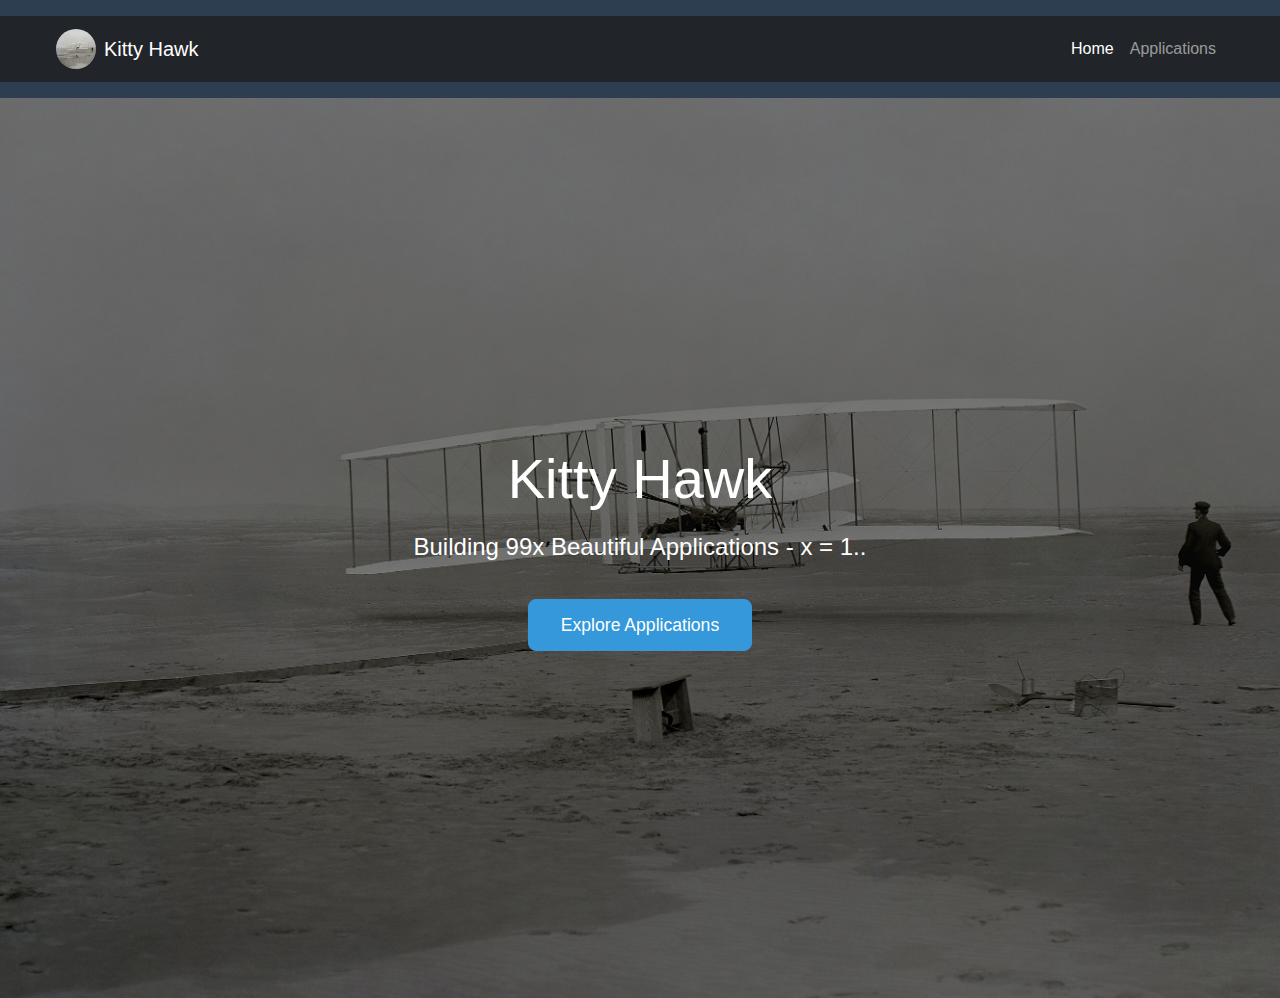
==== index.html @ 1bcf80a0 "Added home/applications/producs pages and added bootstrap library" ====
<!DOCTYPE html>
<html lang="en">
<head>
    <meta charset="UTF-8">
    <meta name="viewport" content="width=device-width, initial-scale=1.0">
    <title>Kitty Hawk - 99 Beautiful Applications</title>
    <link rel="stylesheet" href="css/main.css">
</head>
<body>
    <header>
        <nav class="navbar navbar-expand-lg navbar-dark bg-dark">
            <div class="container">
                <a class="navbar-brand d-flex align-items-center" href="index.html">
                    <img src="images/First_flight2.jpg" alt="Kitty Hawk Logo" class="me-2" style="width: 40px; height: 40px; border-radius: 50%;">
                    <span>Kitty Hawk</span>
                </a>
                <button class="navbar-toggler" type="button" data-bs-toggle="collapse" data-bs-target="#navbarNav">
                    <span class="navbar-toggler-icon"></span>
                </button>
                <div class="collapse navbar-collapse" id="navbarNav">
                    <ul class="navbar-nav ms-auto">
                        <li class="nav-item">
                            <a class="nav-link active" href="index.html">Home</a>
                        </li>
                        <li class="nav-item">
                            <a class="nav-link" href="applications.html">Applications</a>
                        </li>
                    </ul>
                </div>
            </div>
        </nav>
    </header>

    <section class="hero">
        <div class="hero-content">
            <h1 class="display-1">Kitty Hawk</h1>
            <p class="lead">Building 99x Beautiful Applications - x = 1..</p>
            <a href="applications.html" class="btn btn-primary btn-lg">Explore Applications</a>
        </div>
    </section>

    <script src="https://cdn.jsdelivr.net/npm/bootstrap@5.3.3/dist/js/bootstrap.bundle.min.js"></script>
</body>
</html>
---- css/main.css ----
/* Import Bootstrap CSS */
@import url('../lib/css/bootstrap.min.css');

/* Custom Variables */
:root {
    --primary-color: #2c3e50;
    --secondary-color: #3498db;
    --accent-color: #e74c3c;
    --text-color: #2c3e50;
    --light-bg: #f8f9fa;
    --dark-bg: #2c3e50;
}

/* Global Styles */
body {
    font-family: 'Segoe UI', Tahoma, Geneva, Verdana, sans-serif;
    color: var(--text-color);
    line-height: 1.6;
}

/* Header Styles */
header {
    background-color: var(--dark-bg);
    padding: 1rem 0;
    box-shadow: 0 2px 4px rgba(0,0,0,0.1);
}

.navbar {
    padding: 0.5rem 0;
}

.logo-container {
    display: flex;
    align-items: center;
    text-decoration: none;
    color: white;
}

.logo-container img {
    width: 40px;
    height: 40px;
    border-radius: 50%;
    margin-right: 10px;
}

.logo-container span {
    font-size: 1.5rem;
    font-weight: bold;
}

.back-link {
    color: white;
    text-decoration: none;
    margin-left: 1rem;
    transition: color 0.3s ease;
}

.back-link:hover {
    color: var(--secondary-color);
}

/* Hero Section */
.hero {
    background: linear-gradient(rgba(0,0,0,0.5), rgba(0,0,0,0.5)), url('../images/First_flight2.jpg');
    background-size: cover;
    background-position: center;
    height: 100vh;
    display: flex;
    align-items: center;
    justify-content: center;
    text-align: center;
    color: white;
}

.hero-content {
    max-width: 800px;
    padding: 2rem;
}

.hero h1 {
    font-size: 3.5rem;
    margin-bottom: 1rem;
}

.hero p {
    font-size: 1.5rem;
    margin-bottom: 2rem;
}

/* Applications Grid */
.applications-grid {
    display: grid;
    grid-template-columns: repeat(auto-fit, minmax(300px, 1fr));
    gap: 2rem;
    padding: 2rem 0;
}

.app-card {
    background: white;
    border-radius: 10px;
    overflow: hidden;
    box-shadow: 0 4px 6px rgba(0,0,0,0.1);
    transition: transform 0.3s ease;
}

.app-card:hover {
    transform: translateY(-5px);
}

.app-card img {
    width: 100%;
    height: 200px;
    object-fit: cover;
}

.app-card-content {
    padding: 1.5rem;
}

.app-card h3 {
    margin-bottom: 1rem;
    color: var(--primary-color);
}

.app-card p {
    color: #666;
    margin-bottom: 1.5rem;
}

/* Application Detail Pages */
.app-detail {
    background-color: var(--light-bg);
}

.demo-image {
    width: 100%;
    max-width: 800px;
    border-radius: 10px;
    margin: 2rem 0;
    box-shadow: 0 4px 6px rgba(0,0,0,0.1);
}

.features {
    display: grid;
    grid-template-columns: repeat(auto-fit, minmax(250px, 1fr));
    gap: 2rem;
    margin: 3rem 0;
}

.feature-card {
    background: white;
    padding: 2rem;
    border-radius: 10px;
    box-shadow: 0 4px 6px rgba(0,0,0,0.1);
    text-align: center;
}

.feature-card h3 {
    color: var(--primary-color);
    margin-bottom: 1rem;
}

/* Buttons */
.btn-primary {
    background-color: var(--secondary-color);
    border-color: var(--secondary-color);
    padding: 0.75rem 2rem;
    font-size: 1.1rem;
    transition: all 0.3s ease;
}

.btn-primary:hover {
    background-color: #2980b9;
    border-color: #2980b9;
    transform: translateY(-2px);
}

/* Call to Action Section */
.cta-section {
    text-align: center;
    padding: 4rem 0;
    background-color: var(--light-bg);
    margin-top: 3rem;
}

/* Responsive Design */
@media (max-width: 768px) {
    .hero h1 {
        font-size: 2.5rem;
    }
    
    .hero p {
        font-size: 1.2rem;
    }
    
    .applications-grid {
        grid-template-columns: 1fr;
    }
    
    .features {
        grid-template-columns: 1fr;
    }
}

/* Container */
.container {
    max-width: 1200px;
    margin: 0 auto;
    padding: 0 1rem;
}

/* Utility Classes */
.text-center {
    text-align: center;
}

.mb-4 {
    margin-bottom: 1.5rem;
}

.mt-4 {
    margin-top: 1.5rem;
}

.py-4 {
    padding-top: 1.5rem;
    padding-bottom: 1.5rem;
}
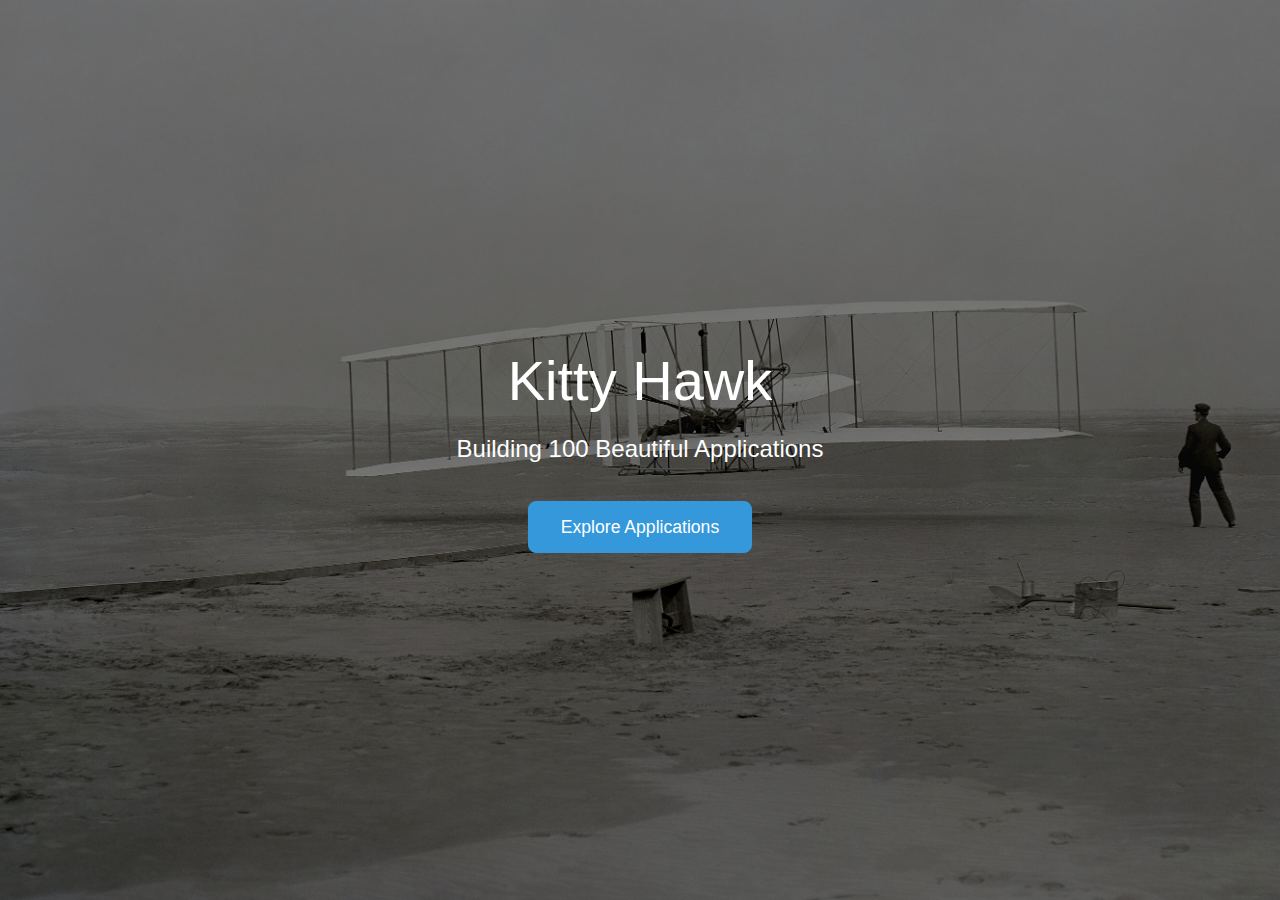
==== commit bf51ab67: "Removed navbar from home page" ====
--- a/index.html
+++ b/index.html
@@ -7,34 +7,10 @@
     <link rel="stylesheet" href="css/main.css">
 </head>
 <body>
-    <header>
-        <nav class="navbar navbar-expand-lg navbar-dark bg-dark">
-            <div class="container">
-                <a class="navbar-brand d-flex align-items-center" href="index.html">
-                    <img src="images/First_flight2.jpg" alt="Kitty Hawk Logo" class="me-2" style="width: 40px; height: 40px; border-radius: 50%;">
-                    <span>Kitty Hawk</span>
-                </a>
-                <button class="navbar-toggler" type="button" data-bs-toggle="collapse" data-bs-target="#navbarNav">
-                    <span class="navbar-toggler-icon"></span>
-                </button>
-                <div class="collapse navbar-collapse" id="navbarNav">
-                    <ul class="navbar-nav ms-auto">
-                        <li class="nav-item">
-                            <a class="nav-link active" href="index.html">Home</a>
-                        </li>
-                        <li class="nav-item">
-                            <a class="nav-link" href="applications.html">Applications</a>
-                        </li>
-                    </ul>
-                </div>
-            </div>
-        </nav>
-    </header>
-
     <section class="hero">
         <div class="hero-content">
             <h1 class="display-1">Kitty Hawk</h1>
-            <p class="lead">Building 99x Beautiful Applications - x = 1..</p>
+            <p class="lead">Building 100 Beautiful Applications</p>
             <a href="applications.html" class="btn btn-primary btn-lg">Explore Applications</a>
         </div>
     </section>
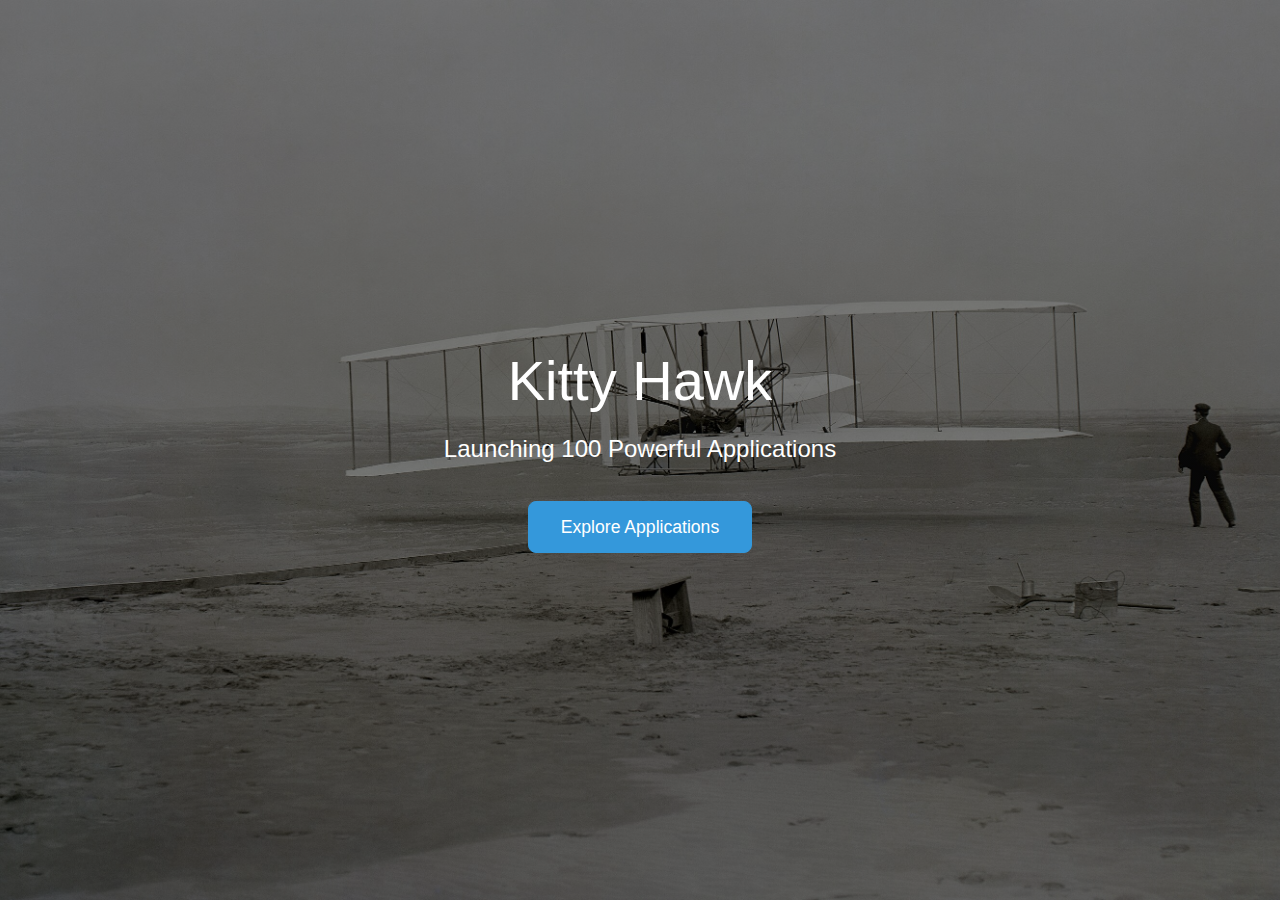
==== commit 82ce06dc: "Cleamup logo - use a rocket imo" ====
--- a/index.html
+++ b/index.html
@@ -10,7 +10,7 @@
     <section class="hero">
         <div class="hero-content">
             <h1 class="display-1">Kitty Hawk</h1>
-            <p class="lead">Building 100 Beautiful Applications</p>
+            <p class="lead">Launching 100 Powerful Applications</p>
             <a href="applications.html" class="btn btn-primary btn-lg">Explore Applications</a>
         </div>
     </section>
--- a/css/main.css
+++ b/css/main.css
@@ -20,13 +20,36 @@
 
 /* Header Styles */
 header {
-    background-color: var(--dark-bg);
-    padding: 1rem 0;
-    box-shadow: 0 2px 4px rgba(0,0,0,0.1);
+    height: 63px;
 }
 
 .navbar {
-    padding: 0.5rem 0;
+    height: 63px;
+    padding: 0;
+}
+
+.navbar-brand {
+    height: 63px;
+    padding: 0 1rem;
+}
+
+.navbar-brand img {
+    width: 40px;
+    height: 40px;
+    border-radius: 50%;
+    margin-right: 10px;
+}
+
+.navbar-nav {
+    height: 63px;
+    align-items: center;
+}
+
+.nav-link {
+    padding: 0 1rem;
+    height: 63px;
+    display: flex;
+    align-items: center;
 }
 
 .logo-container {
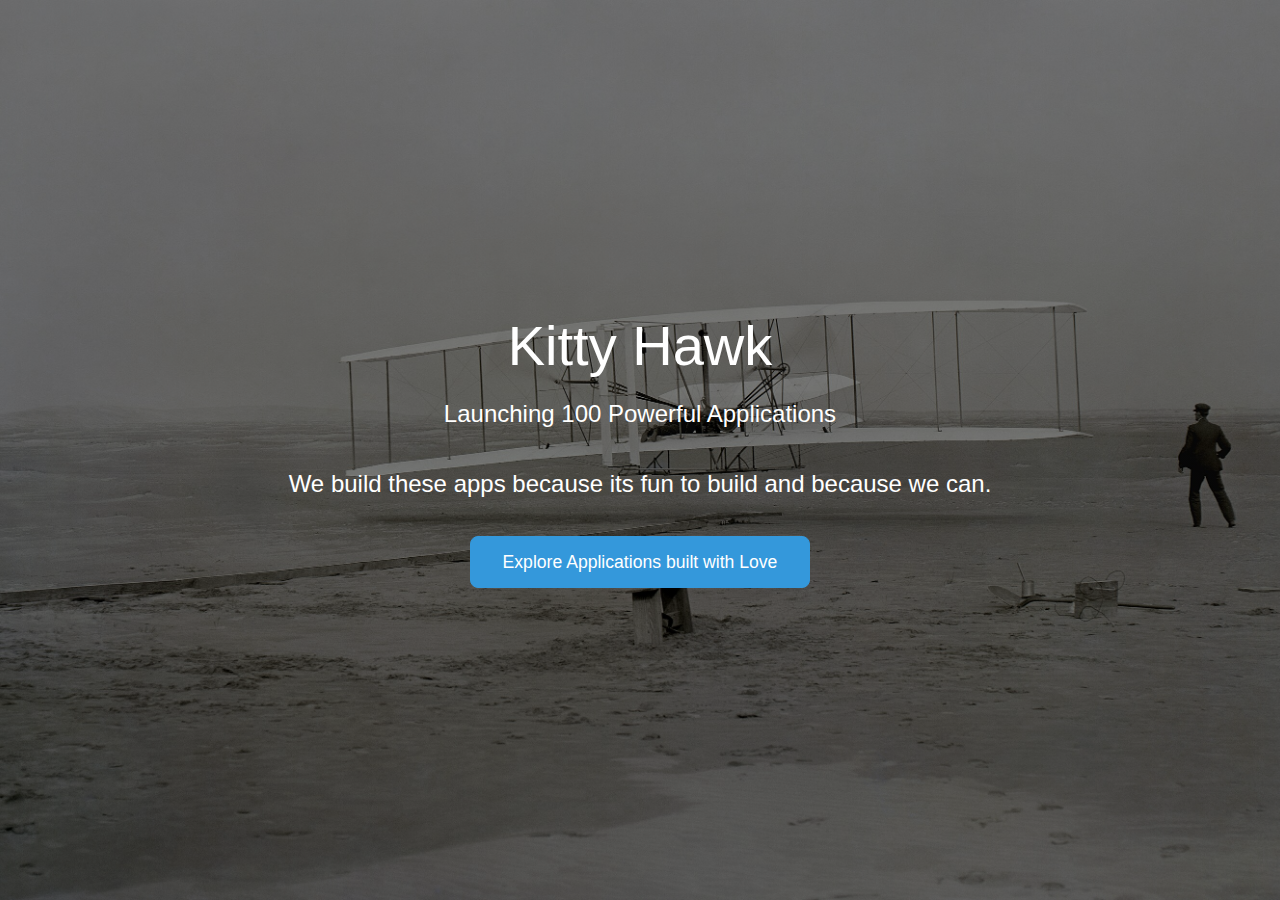
==== commit c81797d5: "Added extra text" ====
--- a/index.html
+++ b/index.html
@@ -11,7 +11,8 @@
         <div class="hero-content">
             <h1 class="display-1">Kitty Hawk</h1>
             <p class="lead">Launching 100 Powerful Applications</p>
-            <a href="applications.html" class="btn btn-primary btn-lg">Explore Applications</a>
+            <p>We build these apps because its fun to build and because we can.</p>
+            <a href="applications.html" class="btn btn-primary btn-lg">Explore Applications built with Love</a>
         </div>
     </section>
 
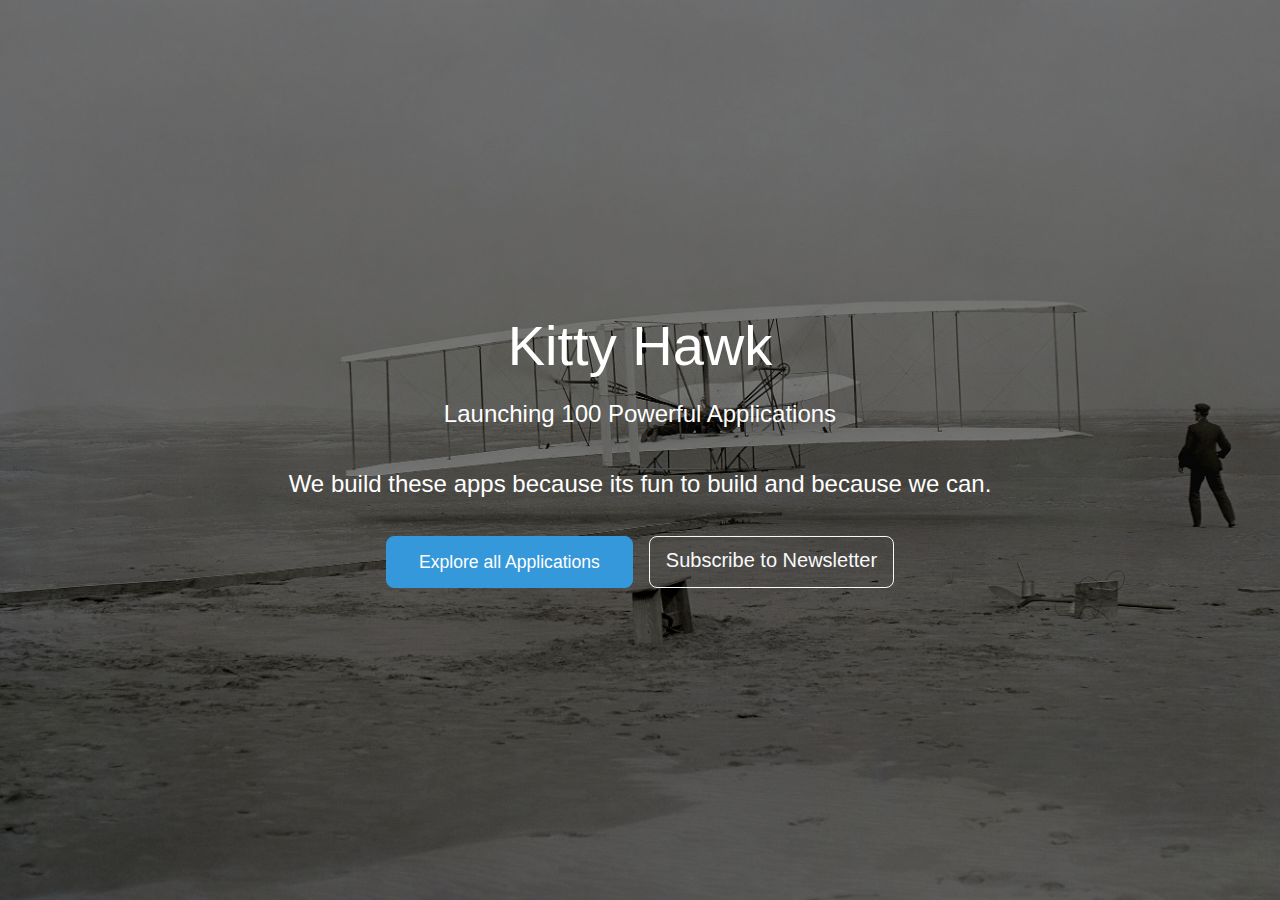
==== commit bbe6464d: "Added newsletter link" ====
--- a/index.html
+++ b/index.html
@@ -3,7 +3,7 @@
 <head>
     <meta charset="UTF-8">
     <meta name="viewport" content="width=device-width, initial-scale=1.0">
-    <title>Kitty Hawk - 99 Beautiful Applications</title>
+    <title>Kitty Hawk - 100 Applications</title>
     <link rel="stylesheet" href="css/main.css">
 </head>
 <body>
@@ -12,7 +12,10 @@
             <h1 class="display-1">Kitty Hawk</h1>
             <p class="lead">Launching 100 Powerful Applications</p>
             <p>We build these apps because its fun to build and because we can.</p>
-            <a href="applications.html" class="btn btn-primary btn-lg">Explore Applications built with Love</a>
+            <div class="d-flex gap-3 justify-content-center">
+                <a href="applications.html" class="btn btn-primary btn-lg">Explore all Applications</a>
+                <a href="https://letter.kittyhawk.app/subscribe" class="btn btn-outline-light btn-lg">Subscribe to Newsletter</a>
+            </div>
         </div>
     </section>
 
